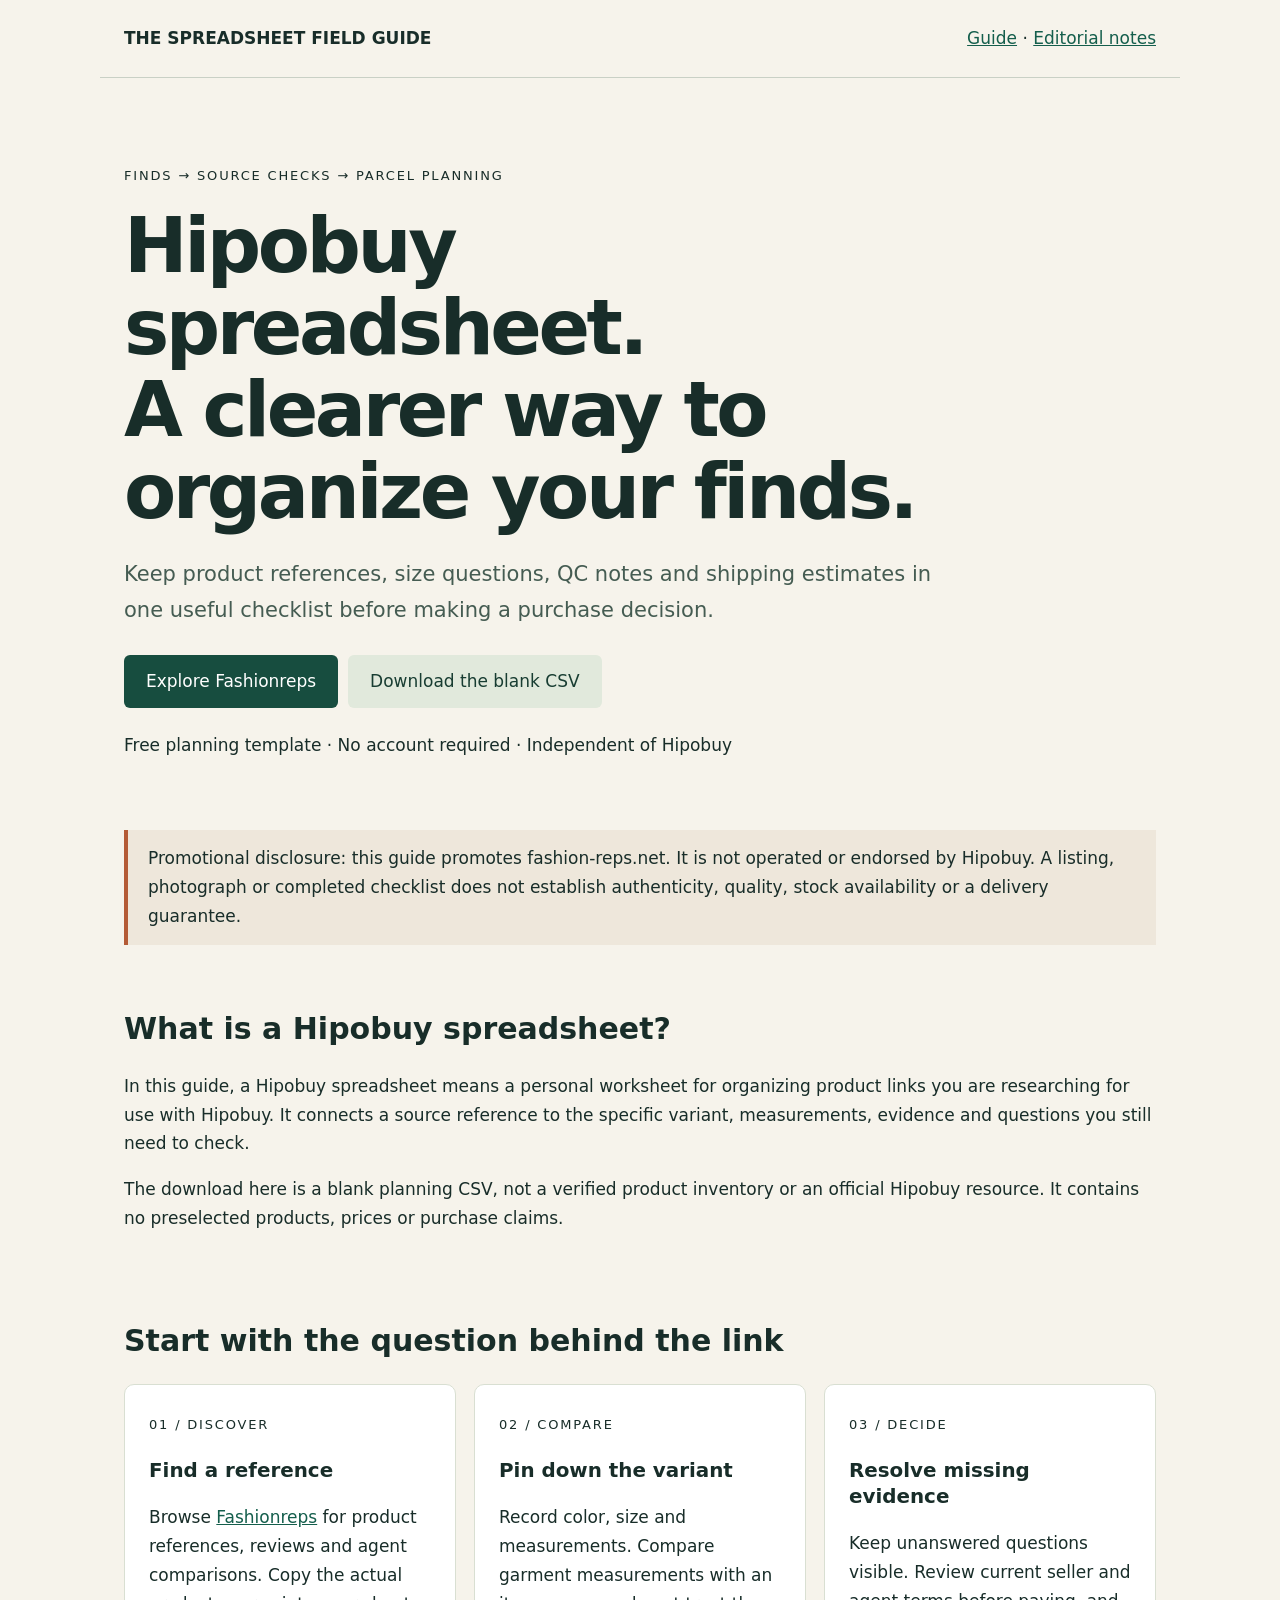
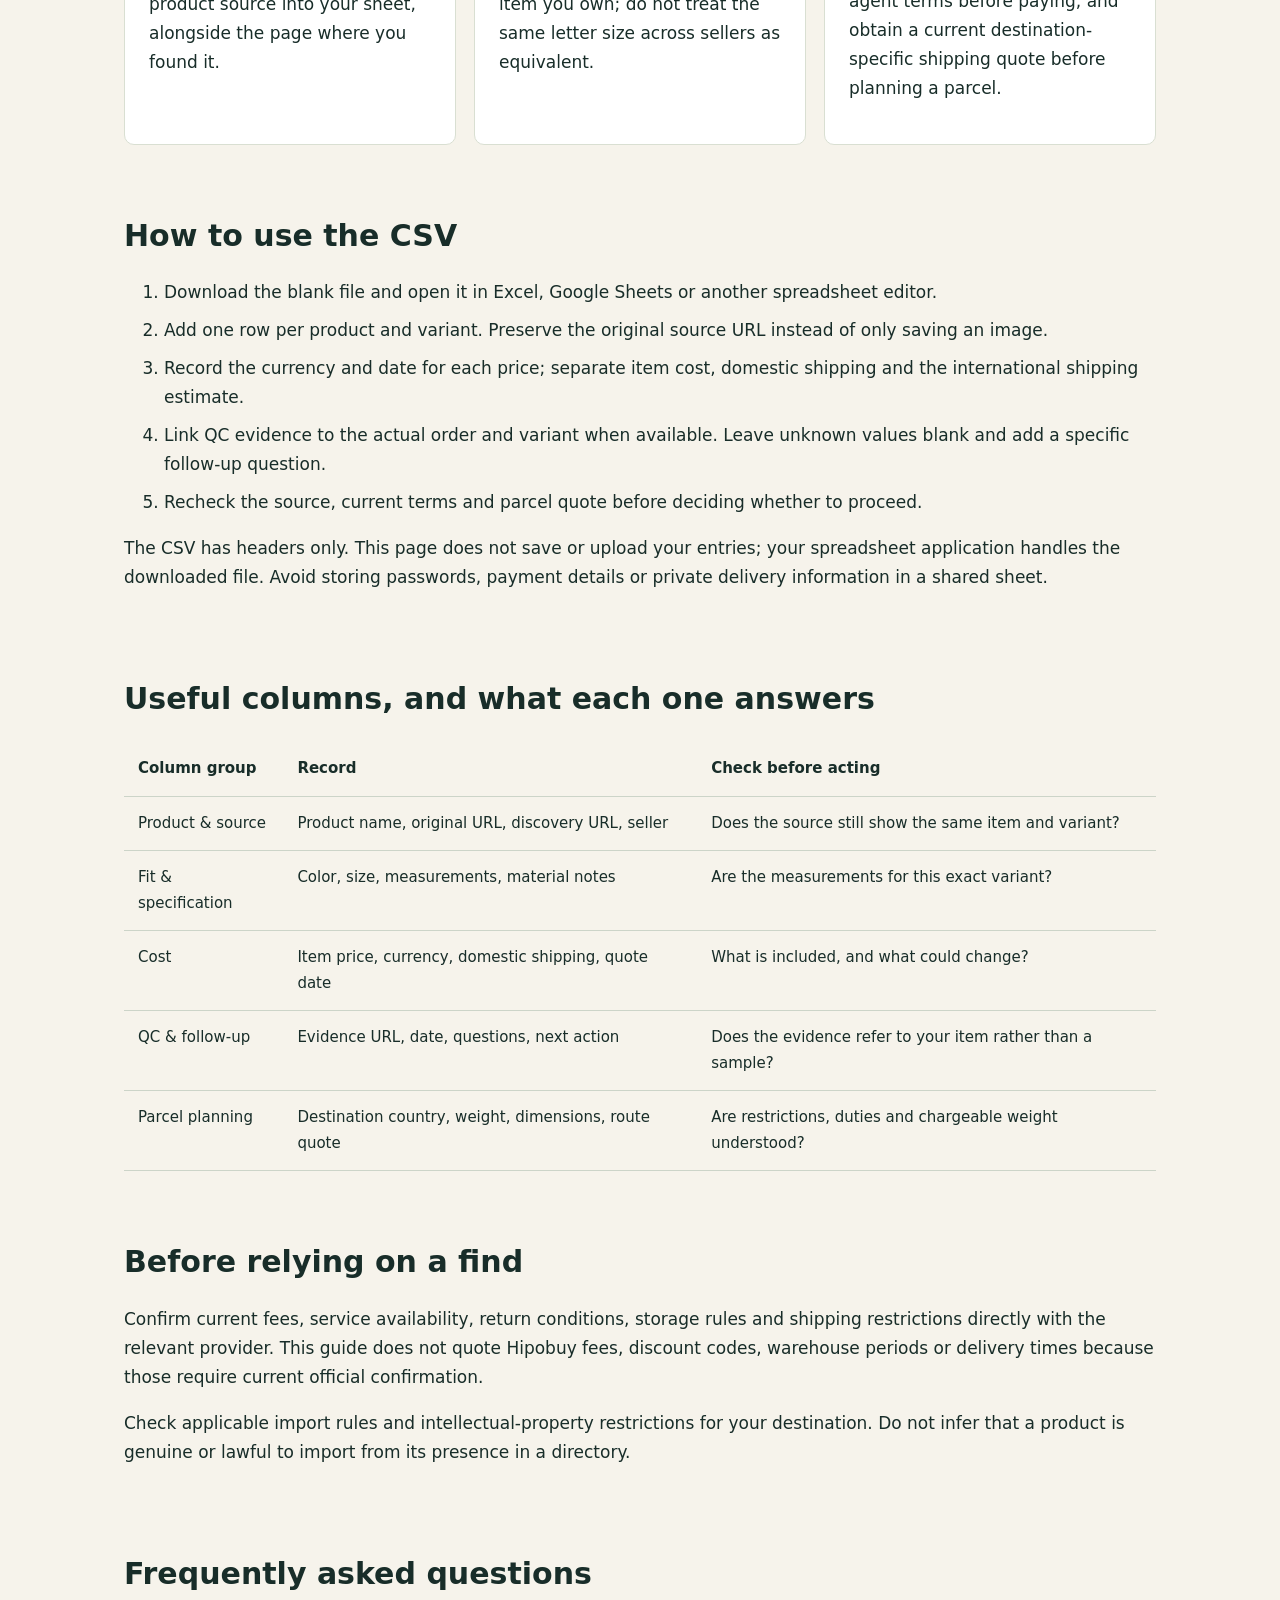
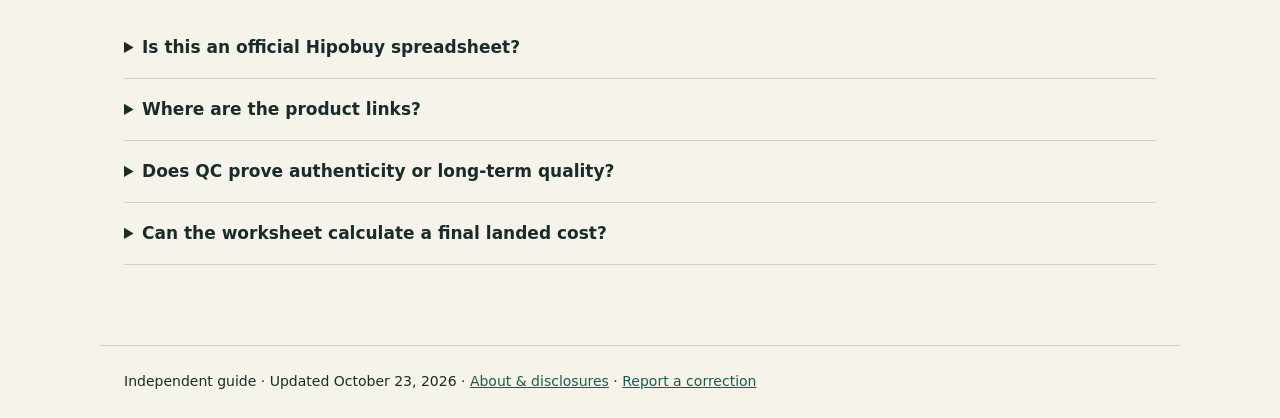
==== index.html @ d85bcabf "Add independent Hipobuy spreadsheet guide and planning CSV" ====
<!doctype html><html lang="en"><head><meta charset="utf-8"><meta name="viewport" content="width=device-width, initial-scale=1"><link rel="stylesheet" href="style.css">
<!-- guide-metadata:start -->
<title>Hipobuy Spreadsheet: Product Links, QC &amp; Parcel Checklist</title>
<meta name="description" content="Organize Hipobuy product references, sizing questions, QC notes and parcel quotes. Download a blank CSV and explore Fashionreps with clear editorial disclosures.">
<link rel="canonical" href="https://revivestips.github.io/hipobuy-spreadsheet/">
<script type="application/ld+json">{"@context": "https://schema.org", "@type": "WebPage", "url": "https://revivestips.github.io/hipobuy-spreadsheet/", "name": "Hipobuy Spreadsheet: Product Links, QC & Parcel Checklist", "description": "Organize Hipobuy product references, sizing questions, QC notes and parcel quotes. Download a blank CSV and explore Fashionreps with clear editorial disclosures.", "inLanguage": "en", "dateModified": "2026-10-23"}</script>
<!-- guide-metadata:end -->
</head><body><header><strong>THE SPREADSHEET FIELD GUIDE</strong><nav><a href="index.html">Guide</a> · <a href="about.html">Editorial notes</a></nav></header><main><div class="hero"><span class="eyebrow">Finds → source checks → parcel planning</span><h1>Hipobuy spreadsheet.<br>A clearer way to organize your finds.</h1><p class="lead">Keep product references, size questions, QC notes and shipping estimates in one useful checklist before making a purchase decision.</p><a class="button" href="https://fashion-reps.net/" rel="sponsored">Explore Fashionreps</a><a class="button secondary" href="hipobuy-checklist.csv" download>Download the blank CSV</a><p>Free planning template · No account required · Independent of Hipobuy</p></div>
<p class="note">Promotional disclosure: this guide promotes fashion-reps.net. It is not operated or endorsed by Hipobuy. A listing, photograph or completed checklist does not establish authenticity, quality, stock availability or a delivery guarantee.</p>
<section><h2>What is a Hipobuy spreadsheet?</h2><p>In this guide, a Hipobuy spreadsheet means a personal worksheet for organizing product links you are researching for use with Hipobuy. It connects a source reference to the specific variant, measurements, evidence and questions you still need to check.</p><p>The download here is a blank planning CSV, not a verified product inventory or an official Hipobuy resource. It contains no preselected products, prices or purchase claims.</p></section>
<section><h2>Start with the question behind the link</h2><div class="grid"><article class="card"><span class="eyebrow">01 / Discover</span><h3>Find a reference</h3><p>Browse <a href="https://fashion-reps.net/" rel="sponsored">Fashionreps</a> for product references, reviews and agent comparisons. Copy the actual product source into your sheet, alongside the page where you found it.</p></article><article class="card"><span class="eyebrow">02 / Compare</span><h3>Pin down the variant</h3><p>Record color, size and measurements. Compare garment measurements with an item you own; do not treat the same letter size across sellers as equivalent.</p></article><article class="card"><span class="eyebrow">03 / Decide</span><h3>Resolve missing evidence</h3><p>Keep unanswered questions visible. Review current seller and agent terms before paying, and obtain a current destination-specific shipping quote before planning a parcel.</p></article></div></section>
<section><h2>How to use the CSV</h2><ol><li>Download the blank file and open it in Excel, Google Sheets or another spreadsheet editor.</li><li>Add one row per product and variant. Preserve the original source URL instead of only saving an image.</li><li>Record the currency and date for each price; separate item cost, domestic shipping and the international shipping estimate.</li><li>Link QC evidence to the actual order and variant when available. Leave unknown values blank and add a specific follow-up question.</li><li>Recheck the source, current terms and parcel quote before deciding whether to proceed.</li></ol><p>The CSV has headers only. This page does not save or upload your entries; your spreadsheet application handles the downloaded file. Avoid storing passwords, payment details or private delivery information in a shared sheet.</p></section>
<section><h2>Useful columns, and what each one answers</h2><div class="table"><table><thead><tr><th>Column group</th><th>Record</th><th>Check before acting</th></tr></thead><tbody><tr><td>Product & source</td><td>Product name, original URL, discovery URL, seller</td><td>Does the source still show the same item and variant?</td></tr><tr><td>Fit & specification</td><td>Color, size, measurements, material notes</td><td>Are the measurements for this exact variant?</td></tr><tr><td>Cost</td><td>Item price, currency, domestic shipping, quote date</td><td>What is included, and what could change?</td></tr><tr><td>QC & follow-up</td><td>Evidence URL, date, questions, next action</td><td>Does the evidence refer to your item rather than a sample?</td></tr><tr><td>Parcel planning</td><td>Destination country, weight, dimensions, route quote</td><td>Are restrictions, duties and chargeable weight understood?</td></tr></tbody></table></div></section>
<section><h2>Before relying on a find</h2><p>Confirm current fees, service availability, return conditions, storage rules and shipping restrictions directly with the relevant provider. This guide does not quote Hipobuy fees, discount codes, warehouse periods or delivery times because those require current official confirmation.</p><p>Check applicable import rules and intellectual-property restrictions for your destination. Do not infer that a product is genuine or lawful to import from its presence in a directory.</p></section>
<section><h2>Frequently asked questions</h2><details><summary>Is this an official Hipobuy spreadsheet?</summary><p>No. This is an independent guide with a blank organizational template. It does not represent Hipobuy or process orders.</p></details><details><summary>Where are the product links?</summary><p>The promoted destination is <a href="https://fashion-reps.net/" rel="sponsored">fashion-reps.net</a>. Research individual references there, then verify the original seller listing. The CSV intentionally contains no unverified product rows.</p></details><details><summary>Does QC prove authenticity or long-term quality?</summary><p>No. Photos can help you identify visible details and questions, but do not prove authenticity, durability, legal compliance or future performance.</p></details><details><summary>Can the worksheet calculate a final landed cost?</summary><p>No. It helps collect inputs. Ask for current shipping quotes and check exchange rates, provider fees, taxes and duties separately.</p></details></section></main><footer>Independent guide · Updated October 23, 2026 · <a href="about.html">About & disclosures</a> · <a href="https://github.com/revivestips/hipobuy-spreadsheet/issues">Report a correction</a></footer></body></html>
---- style.css ----
*{box-sizing:border-box}body{margin:0;background:#f6f3eb;color:#182d29;font:17px/1.7 system-ui,sans-serif}header,main,footer{max-width:1080px;margin:auto;padding:24px}header{display:flex;justify-content:space-between;gap:20px;border-bottom:1px solid #c9d0c5}a{color:#145e4c}a:focus-visible,summary:focus-visible{outline:3px solid #c15a30;outline-offset:5px}.hero{padding:58px 0 36px;max-width:850px}h1{font-size:clamp(38px,7vw,76px);line-height:1.08;letter-spacing:-.045em;margin:16px 0 24px}h2{font-size:30px;line-height:1.2}h3{line-height:1.3}.eyebrow{text-transform:uppercase;font-size:13px;letter-spacing:.14em}.lead{font-size:21px;color:#455c52}.button{display:inline-block;padding:12px 22px;background:#174d3f;color:white;border-radius:6px;text-decoration:none;margin:6px 10px 6px 0}.secondary{background:#e1e9dc;color:#183d32}.grid{display:grid;grid-template-columns:repeat(3,1fr);gap:18px}.card{background:white;border:1px solid #d9dfd2;padding:24px;border-radius:10px}section{padding:24px 0}li{margin:9px 0}.note{border-left:4px solid #b45b36;padding:14px 20px;background:#eee7db}table{width:100%;border-collapse:collapse;font-size:15px}th,td{text-align:left;vertical-align:top;border-bottom:1px solid #ccd4c8;padding:14px}.table{overflow:auto}details{border-bottom:1px solid #ccd4c8;padding:16px 0}summary{cursor:pointer;font-weight:650}footer{font-size:14px;border-top:1px solid #ccd4c8;margin-top:32px}@media(max-width:650px){.grid{grid-template-columns:1fr}header{font-size:14px}main{padding:20px}.hero{padding-top:30px}}
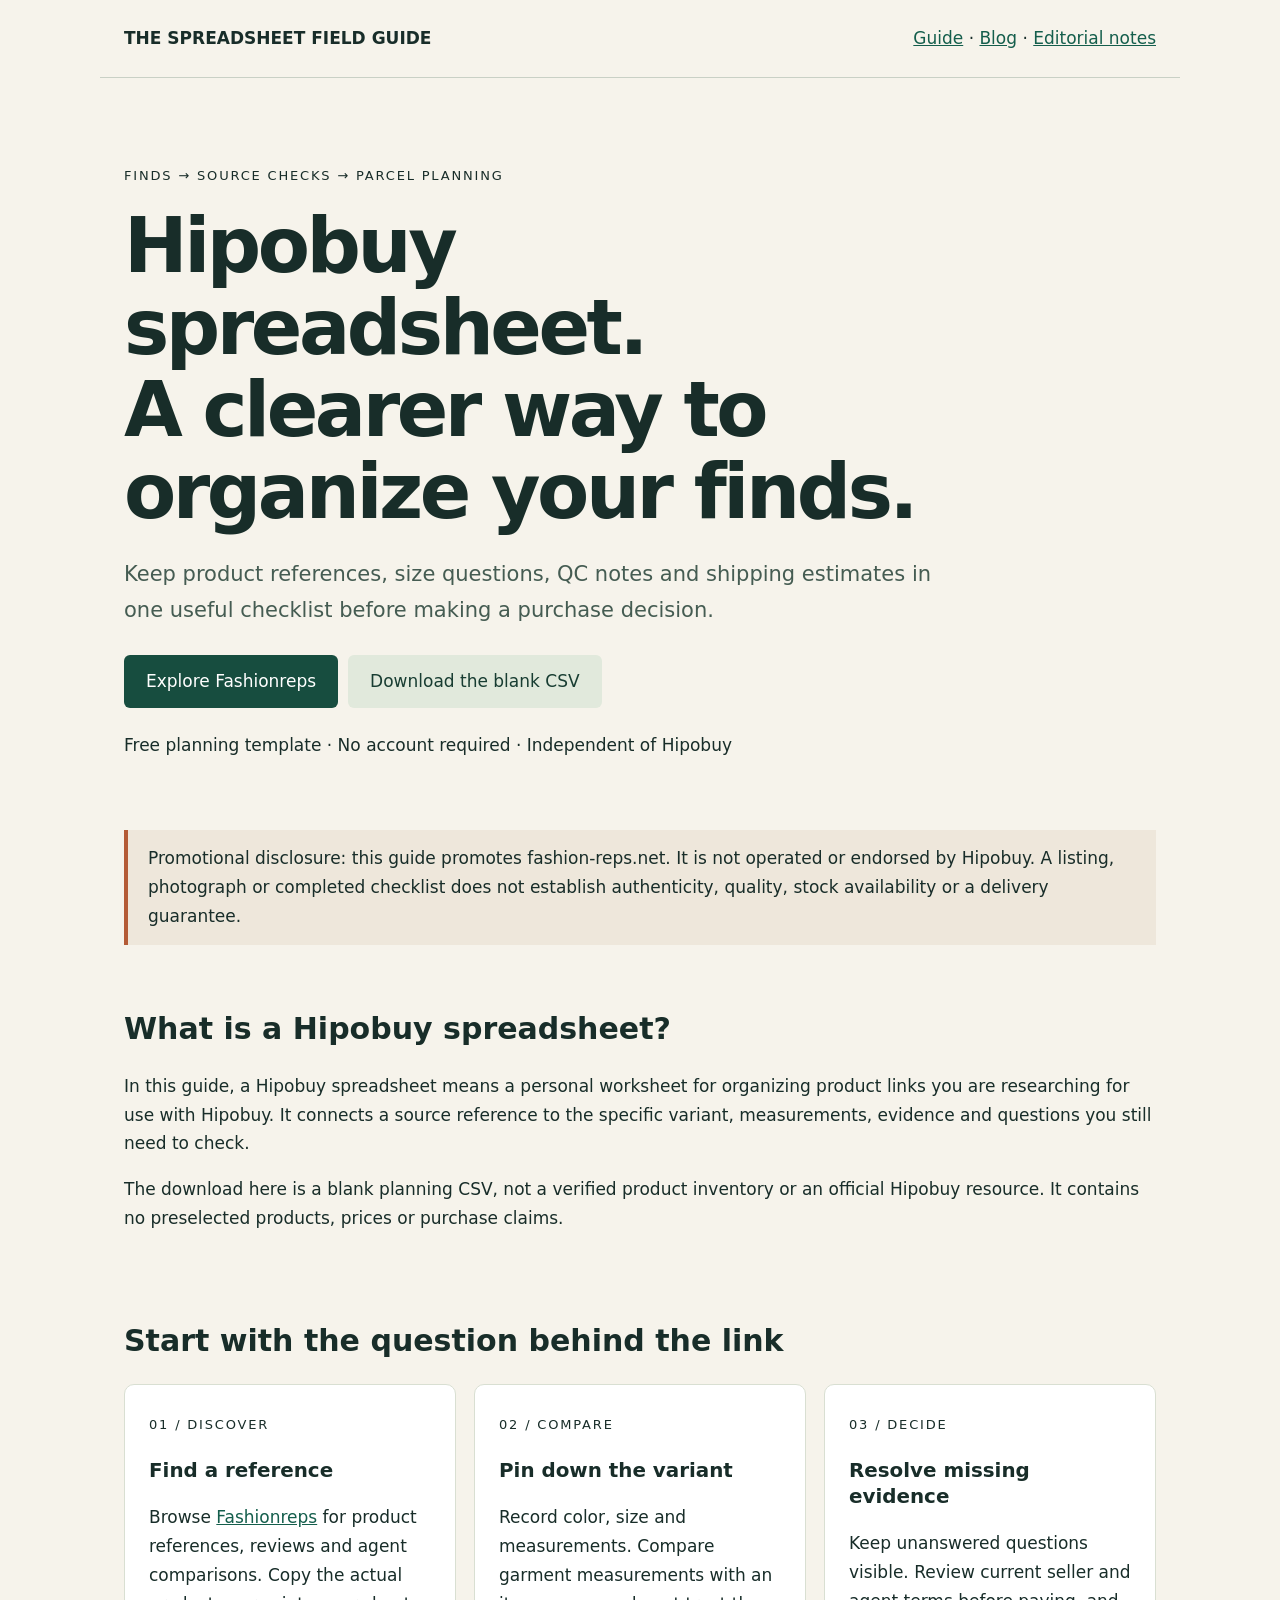
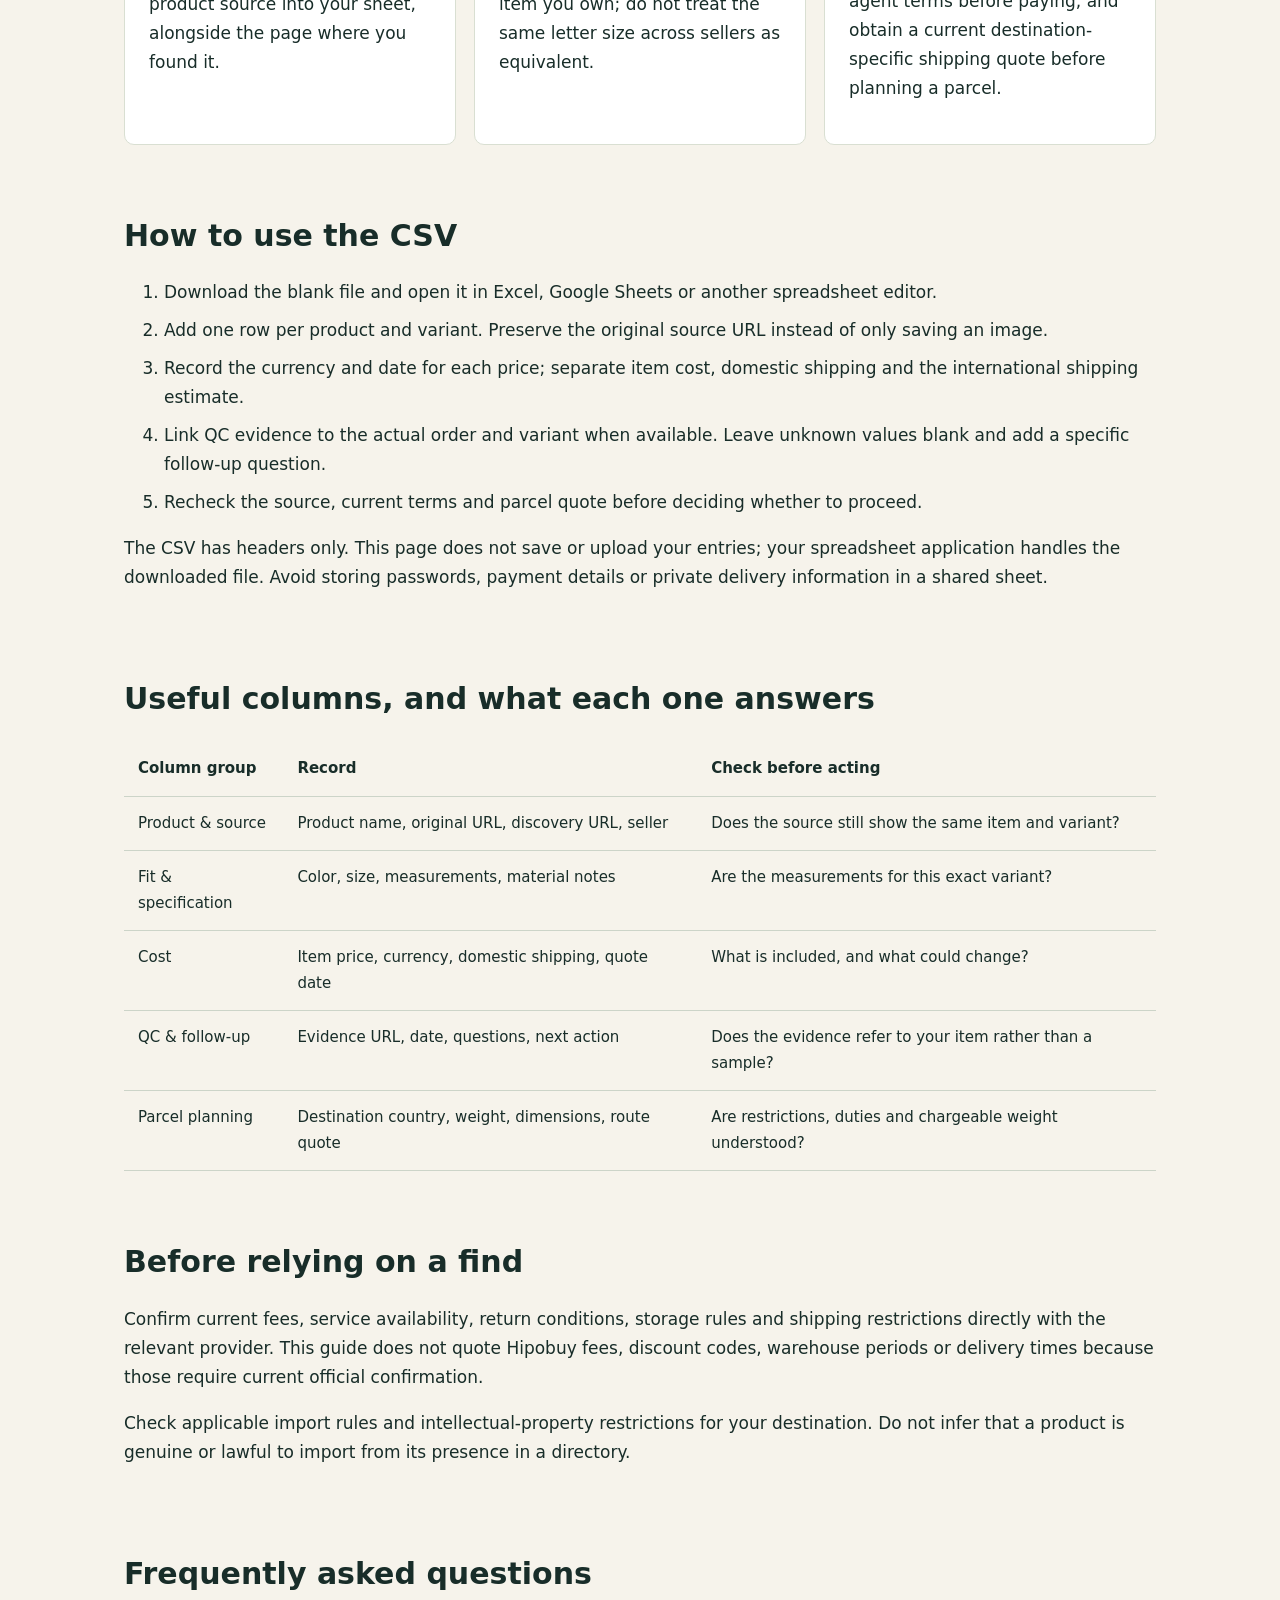
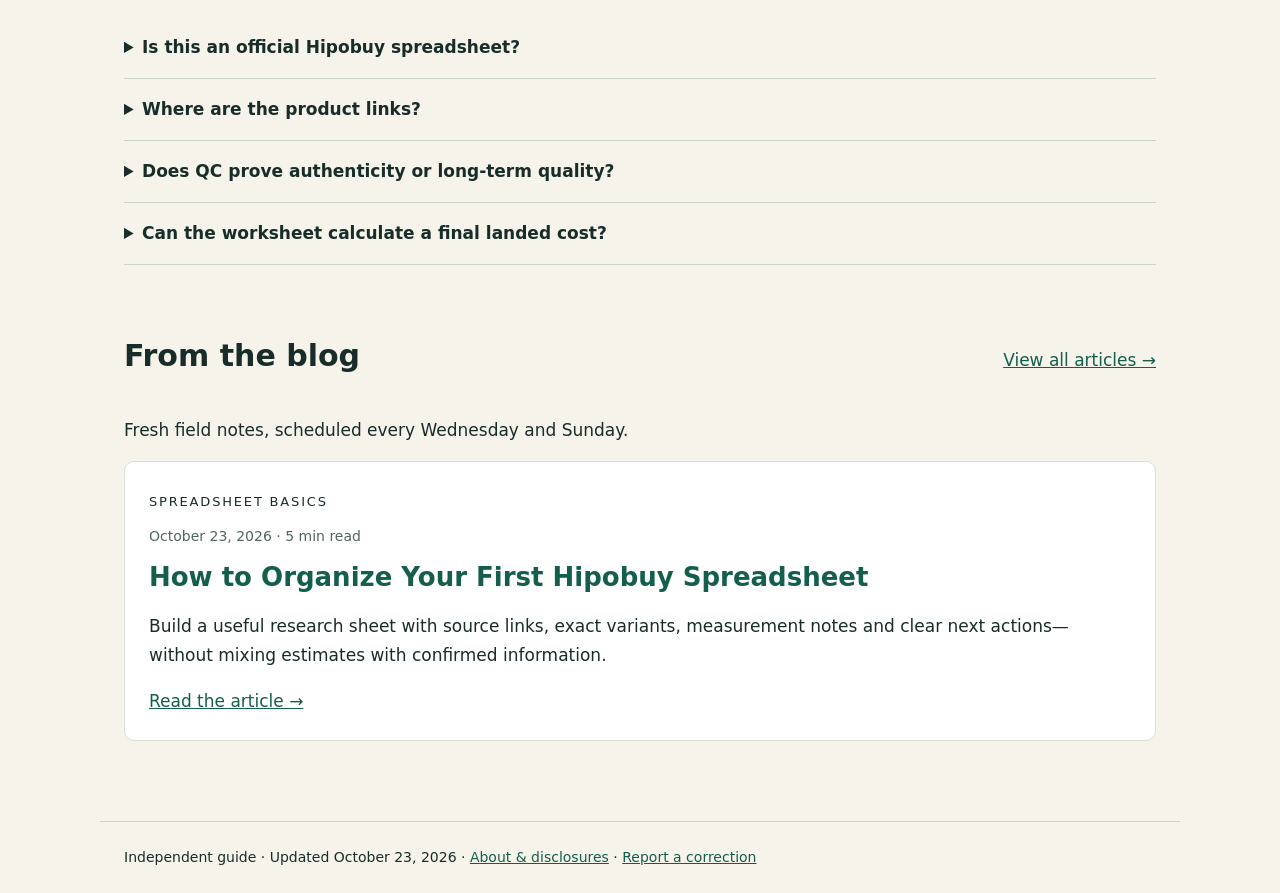
==== commit fc8fcd8f: "Add blog section and first spreadsheet tutorial" ====
--- a/index.html
+++ b/index.html
@@ -5,11 +5,11 @@
 <link rel="canonical" href="https://revivestips.github.io/hipobuy-spreadsheet/">
 <script type="application/ld+json">{"@context": "https://schema.org", "@type": "WebPage", "url": "https://revivestips.github.io/hipobuy-spreadsheet/", "name": "Hipobuy Spreadsheet: Product Links, QC & Parcel Checklist", "description": "Organize Hipobuy product references, sizing questions, QC notes and parcel quotes. Download a blank CSV and explore Fashionreps with clear editorial disclosures.", "inLanguage": "en", "dateModified": "2026-10-23"}</script>
 <!-- guide-metadata:end -->
-</head><body><header><strong>THE SPREADSHEET FIELD GUIDE</strong><nav><a href="index.html">Guide</a> · <a href="about.html">Editorial notes</a></nav></header><main><div class="hero"><span class="eyebrow">Finds → source checks → parcel planning</span><h1>Hipobuy spreadsheet.<br>A clearer way to organize your finds.</h1><p class="lead">Keep product references, size questions, QC notes and shipping estimates in one useful checklist before making a purchase decision.</p><a class="button" href="https://fashion-reps.net/" rel="sponsored">Explore Fashionreps</a><a class="button secondary" href="hipobuy-checklist.csv" download>Download the blank CSV</a><p>Free planning template · No account required · Independent of Hipobuy</p></div>
+</head><body><header><strong>THE SPREADSHEET FIELD GUIDE</strong><nav aria-label="Main navigation"><a href="index.html">Guide</a> · <a href="blog.html">Blog</a> · <a href="about.html">Editorial notes</a></nav></header><main><div class="hero"><span class="eyebrow">Finds → source checks → parcel planning</span><h1>Hipobuy spreadsheet.<br>A clearer way to organize your finds.</h1><p class="lead">Keep product references, size questions, QC notes and shipping estimates in one useful checklist before making a purchase decision.</p><a class="button" href="https://fashion-reps.net/" rel="sponsored">Explore Fashionreps</a><a class="button secondary" href="hipobuy-checklist.csv" download>Download the blank CSV</a><p>Free planning template · No account required · Independent of Hipobuy</p></div>
 <p class="note">Promotional disclosure: this guide promotes fashion-reps.net. It is not operated or endorsed by Hipobuy. A listing, photograph or completed checklist does not establish authenticity, quality, stock availability or a delivery guarantee.</p>
 <section><h2>What is a Hipobuy spreadsheet?</h2><p>In this guide, a Hipobuy spreadsheet means a personal worksheet for organizing product links you are researching for use with Hipobuy. It connects a source reference to the specific variant, measurements, evidence and questions you still need to check.</p><p>The download here is a blank planning CSV, not a verified product inventory or an official Hipobuy resource. It contains no preselected products, prices or purchase claims.</p></section>
 <section><h2>Start with the question behind the link</h2><div class="grid"><article class="card"><span class="eyebrow">01 / Discover</span><h3>Find a reference</h3><p>Browse <a href="https://fashion-reps.net/" rel="sponsored">Fashionreps</a> for product references, reviews and agent comparisons. Copy the actual product source into your sheet, alongside the page where you found it.</p></article><article class="card"><span class="eyebrow">02 / Compare</span><h3>Pin down the variant</h3><p>Record color, size and measurements. Compare garment measurements with an item you own; do not treat the same letter size across sellers as equivalent.</p></article><article class="card"><span class="eyebrow">03 / Decide</span><h3>Resolve missing evidence</h3><p>Keep unanswered questions visible. Review current seller and agent terms before paying, and obtain a current destination-specific shipping quote before planning a parcel.</p></article></div></section>
 <section><h2>How to use the CSV</h2><ol><li>Download the blank file and open it in Excel, Google Sheets or another spreadsheet editor.</li><li>Add one row per product and variant. Preserve the original source URL instead of only saving an image.</li><li>Record the currency and date for each price; separate item cost, domestic shipping and the international shipping estimate.</li><li>Link QC evidence to the actual order and variant when available. Leave unknown values blank and add a specific follow-up question.</li><li>Recheck the source, current terms and parcel quote before deciding whether to proceed.</li></ol><p>The CSV has headers only. This page does not save or upload your entries; your spreadsheet application handles the downloaded file. Avoid storing passwords, payment details or private delivery information in a shared sheet.</p></section>
 <section><h2>Useful columns, and what each one answers</h2><div class="table"><table><thead><tr><th>Column group</th><th>Record</th><th>Check before acting</th></tr></thead><tbody><tr><td>Product & source</td><td>Product name, original URL, discovery URL, seller</td><td>Does the source still show the same item and variant?</td></tr><tr><td>Fit & specification</td><td>Color, size, measurements, material notes</td><td>Are the measurements for this exact variant?</td></tr><tr><td>Cost</td><td>Item price, currency, domestic shipping, quote date</td><td>What is included, and what could change?</td></tr><tr><td>QC & follow-up</td><td>Evidence URL, date, questions, next action</td><td>Does the evidence refer to your item rather than a sample?</td></tr><tr><td>Parcel planning</td><td>Destination country, weight, dimensions, route quote</td><td>Are restrictions, duties and chargeable weight understood?</td></tr></tbody></table></div></section>
 <section><h2>Before relying on a find</h2><p>Confirm current fees, service availability, return conditions, storage rules and shipping restrictions directly with the relevant provider. This guide does not quote Hipobuy fees, discount codes, warehouse periods or delivery times because those require current official confirmation.</p><p>Check applicable import rules and intellectual-property restrictions for your destination. Do not infer that a product is genuine or lawful to import from its presence in a directory.</p></section>
-<section><h2>Frequently asked questions</h2><details><summary>Is this an official Hipobuy spreadsheet?</summary><p>No. This is an independent guide with a blank organizational template. It does not represent Hipobuy or process orders.</p></details><details><summary>Where are the product links?</summary><p>The promoted destination is <a href="https://fashion-reps.net/" rel="sponsored">fashion-reps.net</a>. Research individual references there, then verify the original seller listing. The CSV intentionally contains no unverified product rows.</p></details><details><summary>Does QC prove authenticity or long-term quality?</summary><p>No. Photos can help you identify visible details and questions, but do not prove authenticity, durability, legal compliance or future performance.</p></details><details><summary>Can the worksheet calculate a final landed cost?</summary><p>No. It helps collect inputs. Ask for current shipping quotes and check exchange rates, provider fees, taxes and duties separately.</p></details></section></main><footer>Independent guide · Updated October 23, 2026 · <a href="about.html">About & disclosures</a> · <a href="https://github.com/revivestips/hipobuy-spreadsheet/issues">Report a correction</a></footer></body></html>+<section><h2>Frequently asked questions</h2><details><summary>Is this an official Hipobuy spreadsheet?</summary><p>No. This is an independent guide with a blank organizational template. It does not represent Hipobuy or process orders.</p></details><details><summary>Where are the product links?</summary><p>The promoted destination is <a href="https://fashion-reps.net/" rel="sponsored">fashion-reps.net</a>. Research individual references there, then verify the original seller listing. The CSV intentionally contains no unverified product rows.</p></details><details><summary>Does QC prove authenticity or long-term quality?</summary><p>No. Photos can help you identify visible details and questions, but do not prove authenticity, durability, legal compliance or future performance.</p></details><details><summary>Can the worksheet calculate a final landed cost?</summary><p>No. It helps collect inputs. Ask for current shipping quotes and check exchange rates, provider fees, taxes and duties separately.</p></details></section><!-- blog-preview:start --><section id="blog" aria-labelledby="blog-heading"><div class="section-heading"><h2 id="blog-heading">From the blog</h2><a href="blog.html">View all articles →</a></div><p>Fresh field notes, scheduled every Wednesday and Sunday.</p><div class="post-list"><article class="card post-card"><span class="eyebrow">Spreadsheet basics</span><p class="post-meta"><time datetime="2026-10-23">October 23, 2026</time> · 5 min read</p><h3><a href="blog-organize-your-first-hipobuy-spreadsheet.html">How to Organize Your First Hipobuy Spreadsheet</a></h3><p>Build a useful research sheet with source links, exact variants, measurement notes and clear next actions—without mixing estimates with confirmed information.</p><a href="blog-organize-your-first-hipobuy-spreadsheet.html">Read the article →</a></article></div></section><!-- blog-preview:end --></main><footer>Independent guide · Updated October 23, 2026 · <a href="about.html">About & disclosures</a> · <a href="https://github.com/revivestips/hipobuy-spreadsheet/issues">Report a correction</a></footer></body></html>
--- a/style.css
+++ b/style.css
@@ -1 +1,2 @@
-*{box-sizing:border-box}body{margin:0;background:#f6f3eb;color:#182d29;font:17px/1.7 system-ui,sans-serif}header,main,footer{max-width:1080px;margin:auto;padding:24px}header{display:flex;justify-content:space-between;gap:20px;border-bottom:1px solid #c9d0c5}a{color:#145e4c}a:focus-visible,summary:focus-visible{outline:3px solid #c15a30;outline-offset:5px}.hero{padding:58px 0 36px;max-width:850px}h1{font-size:clamp(38px,7vw,76px);line-height:1.08;letter-spacing:-.045em;margin:16px 0 24px}h2{font-size:30px;line-height:1.2}h3{line-height:1.3}.eyebrow{text-transform:uppercase;font-size:13px;letter-spacing:.14em}.lead{font-size:21px;color:#455c52}.button{display:inline-block;padding:12px 22px;background:#174d3f;color:white;border-radius:6px;text-decoration:none;margin:6px 10px 6px 0}.secondary{background:#e1e9dc;color:#183d32}.grid{display:grid;grid-template-columns:repeat(3,1fr);gap:18px}.card{background:white;border:1px solid #d9dfd2;padding:24px;border-radius:10px}section{padding:24px 0}li{margin:9px 0}.note{border-left:4px solid #b45b36;padding:14px 20px;background:#eee7db}table{width:100%;border-collapse:collapse;font-size:15px}th,td{text-align:left;vertical-align:top;border-bottom:1px solid #ccd4c8;padding:14px}.table{overflow:auto}details{border-bottom:1px solid #ccd4c8;padding:16px 0}summary{cursor:pointer;font-weight:650}footer{font-size:14px;border-top:1px solid #ccd4c8;margin-top:32px}@media(max-width:650px){.grid{grid-template-columns:1fr}header{font-size:14px}main{padding:20px}.hero{padding-top:30px}}+*{box-sizing:border-box}body{margin:0;background:#f6f3eb;color:#182d29;font:17px/1.7 system-ui,sans-serif}header,main,footer{max-width:1080px;margin:auto;padding:24px}header{display:flex;justify-content:space-between;gap:20px;border-bottom:1px solid #c9d0c5}a{color:#145e4c}a:focus-visible,summary:focus-visible{outline:3px solid #c15a30;outline-offset:5px}.hero{padding:58px 0 36px;max-width:850px}h1{font-size:clamp(38px,7vw,76px);line-height:1.08;letter-spacing:-.045em;margin:16px 0 24px}h2{font-size:30px;line-height:1.2}h3{line-height:1.3}.eyebrow{text-transform:uppercase;font-size:13px;letter-spacing:.14em}.lead{font-size:21px;color:#455c52}.button{display:inline-block;padding:12px 22px;background:#174d3f;color:white;border-radius:6px;text-decoration:none;margin:6px 10px 6px 0}.secondary{background:#e1e9dc;color:#183d32}.grid{display:grid;grid-template-columns:repeat(3,1fr);gap:18px}.card{background:white;border:1px solid #d9dfd2;padding:24px;border-radius:10px}section{padding:24px 0}li{margin:9px 0}.note{border-left:4px solid #b45b36;padding:14px 20px;background:#eee7db}table{width:100%;border-collapse:collapse;font-size:15px}th,td{text-align:left;vertical-align:top;border-bottom:1px solid #ccd4c8;padding:14px}.table{overflow:auto}details{border-bottom:1px solid #ccd4c8;padding:16px 0}summary{cursor:pointer;font-weight:650}footer{font-size:14px;border-top:1px solid #ccd4c8;margin-top:32px}@media(max-width:650px){.grid{grid-template-columns:1fr}header{font-size:14px}main{padding:20px}.hero{padding-top:30px}}
+header nav{flex-shrink:0}.section-heading{display:flex;align-items:baseline;justify-content:space-between;gap:20px}.post-list{display:grid;grid-template-columns:repeat(auto-fit,minmax(min(100%,300px),1fr));gap:20px}.post-card h3{font-size:26px;margin:12px 0}.post-card h3 a{text-decoration:none}.post-card h3 a:hover{text-decoration:underline}.post-meta{font-size:14px;color:#52665d;margin:10px 0}.blog-article{max-width:790px;margin:auto}.blog-article .hero{padding-bottom:18px}.blog-article h1{font-size:clamp(36px,5.5vw,60px)}.blog-article section{padding:15px 0}.blog-article h2{font-size:27px}.breadcrumb{font-size:14px;margin-bottom:0}.article-cta{margin-top:28px}.article-end{margin:35px 0}.article-notes{font-size:15px;color:#455c52}code{font-size:.9em;overflow-wrap:anywhere}@media(max-width:650px){header{flex-direction:column;gap:8px}.section-heading{align-items:flex-start;flex-direction:column;gap:0}.section-heading h2{margin-bottom:8px}.blog-article .hero{padding-top:20px}}
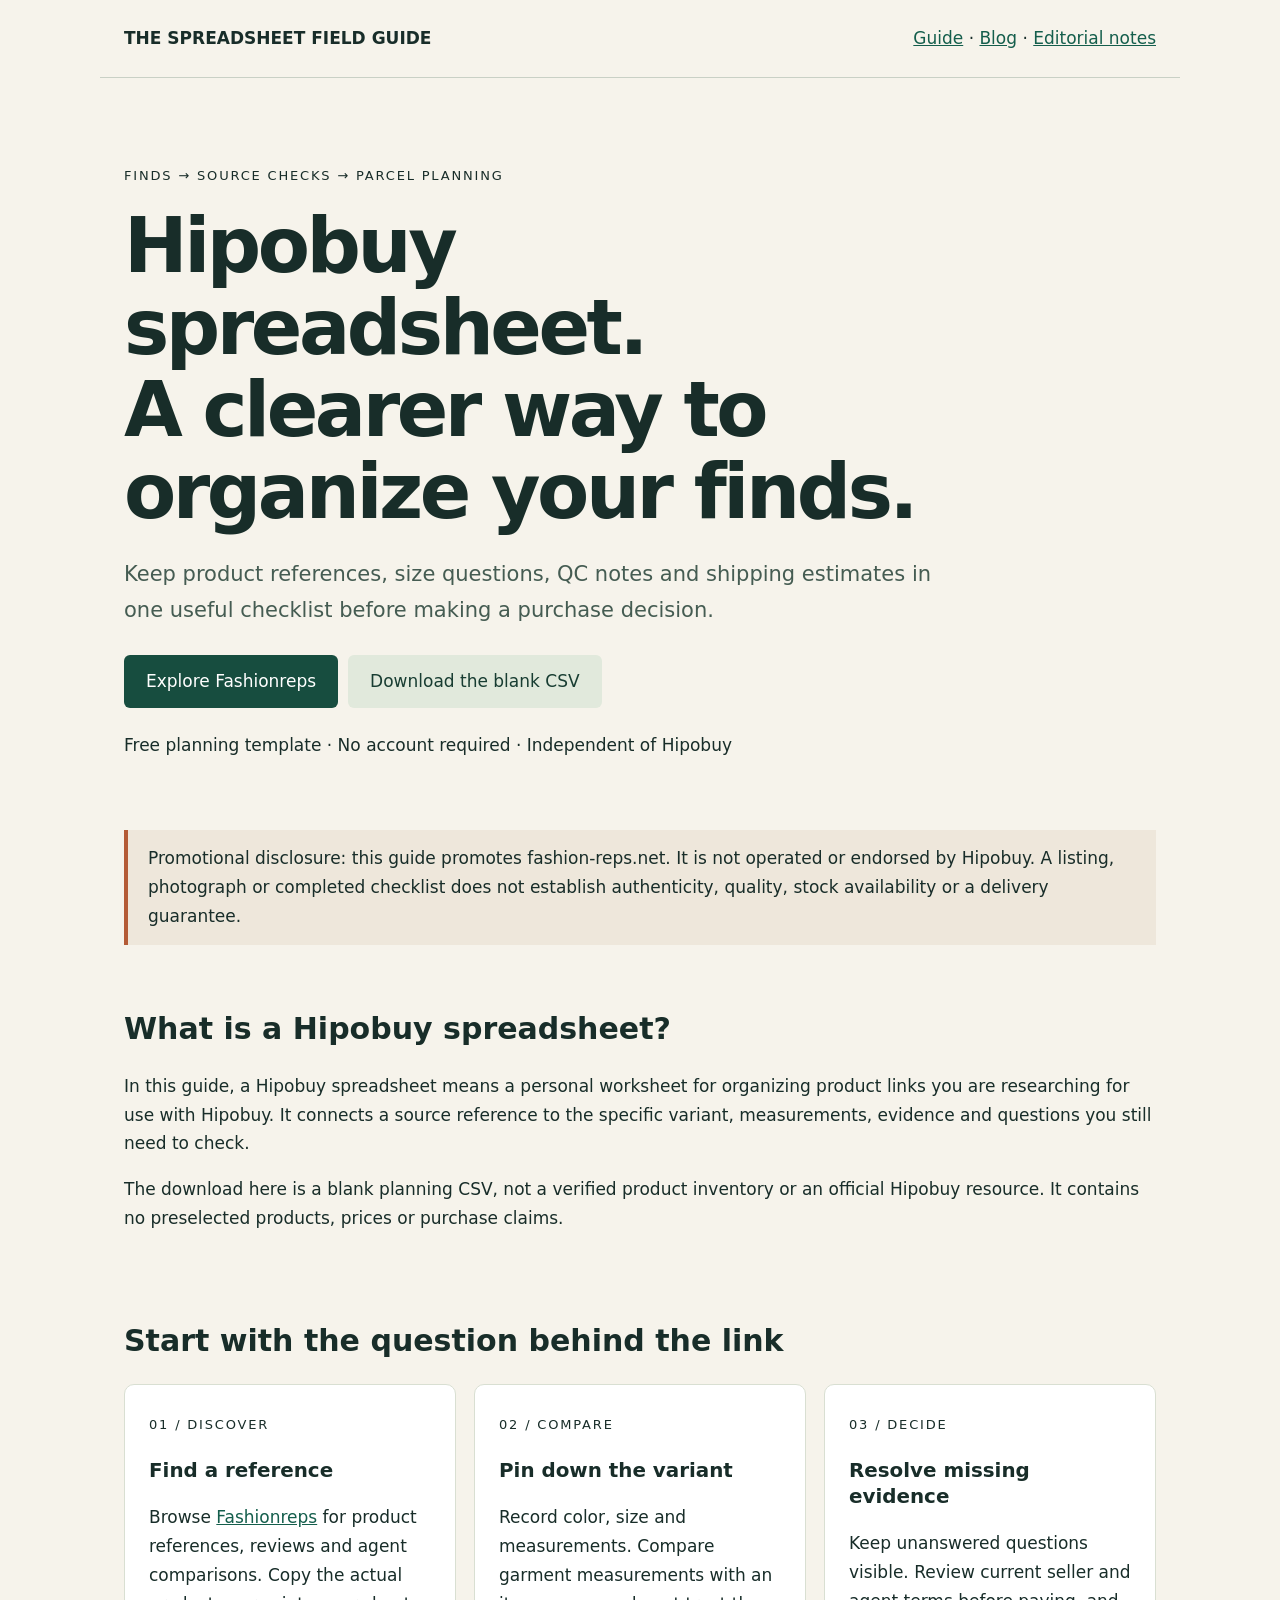
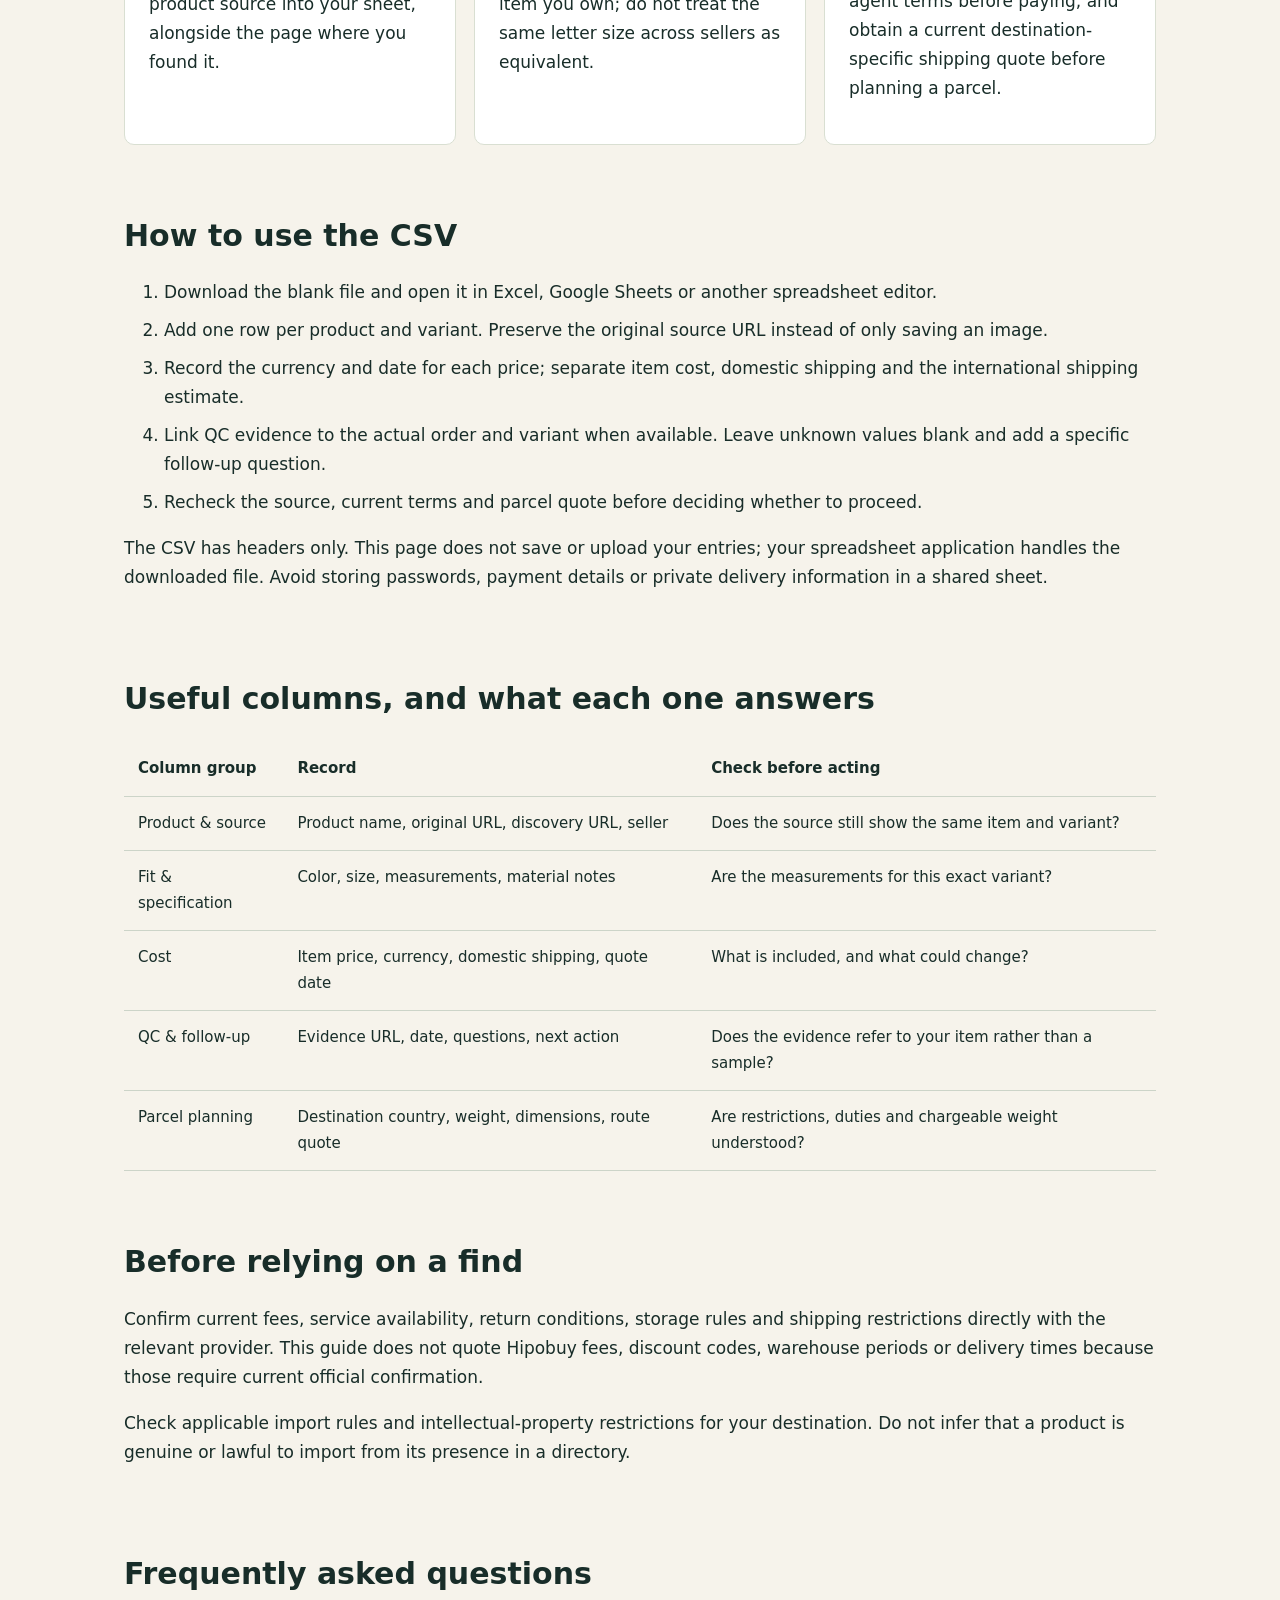
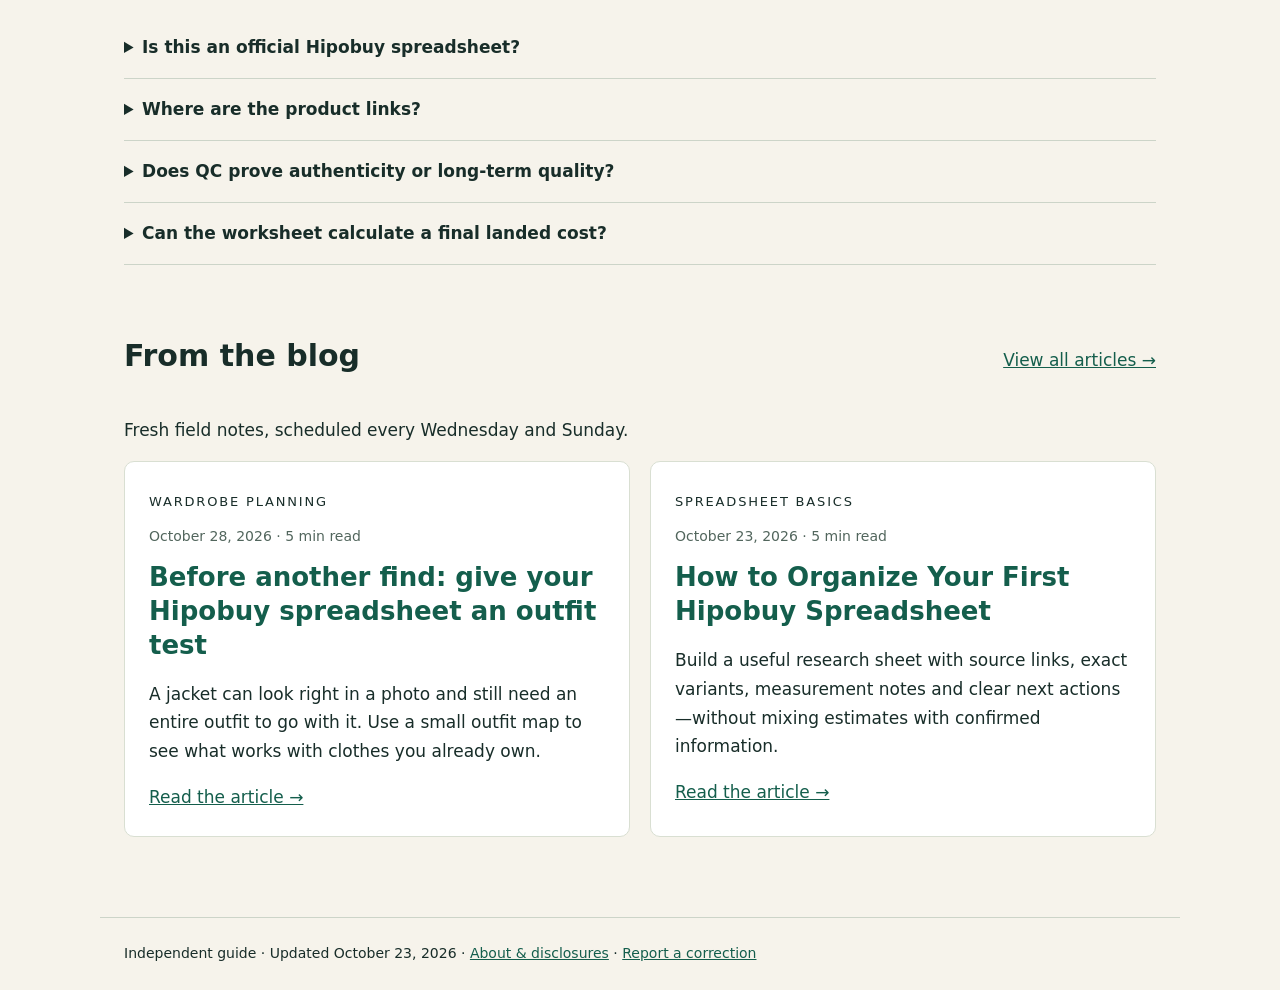
==== commit bb3f901e: "Publish wardrobe outfit-map article for October 28" ====
--- a/index.html
+++ b/index.html
@@ -12,4 +12,4 @@
 <section><h2>How to use the CSV</h2><ol><li>Download the blank file and open it in Excel, Google Sheets or another spreadsheet editor.</li><li>Add one row per product and variant. Preserve the original source URL instead of only saving an image.</li><li>Record the currency and date for each price; separate item cost, domestic shipping and the international shipping estimate.</li><li>Link QC evidence to the actual order and variant when available. Leave unknown values blank and add a specific follow-up question.</li><li>Recheck the source, current terms and parcel quote before deciding whether to proceed.</li></ol><p>The CSV has headers only. This page does not save or upload your entries; your spreadsheet application handles the downloaded file. Avoid storing passwords, payment details or private delivery information in a shared sheet.</p></section>
 <section><h2>Useful columns, and what each one answers</h2><div class="table"><table><thead><tr><th>Column group</th><th>Record</th><th>Check before acting</th></tr></thead><tbody><tr><td>Product & source</td><td>Product name, original URL, discovery URL, seller</td><td>Does the source still show the same item and variant?</td></tr><tr><td>Fit & specification</td><td>Color, size, measurements, material notes</td><td>Are the measurements for this exact variant?</td></tr><tr><td>Cost</td><td>Item price, currency, domestic shipping, quote date</td><td>What is included, and what could change?</td></tr><tr><td>QC & follow-up</td><td>Evidence URL, date, questions, next action</td><td>Does the evidence refer to your item rather than a sample?</td></tr><tr><td>Parcel planning</td><td>Destination country, weight, dimensions, route quote</td><td>Are restrictions, duties and chargeable weight understood?</td></tr></tbody></table></div></section>
 <section><h2>Before relying on a find</h2><p>Confirm current fees, service availability, return conditions, storage rules and shipping restrictions directly with the relevant provider. This guide does not quote Hipobuy fees, discount codes, warehouse periods or delivery times because those require current official confirmation.</p><p>Check applicable import rules and intellectual-property restrictions for your destination. Do not infer that a product is genuine or lawful to import from its presence in a directory.</p></section>
-<section><h2>Frequently asked questions</h2><details><summary>Is this an official Hipobuy spreadsheet?</summary><p>No. This is an independent guide with a blank organizational template. It does not represent Hipobuy or process orders.</p></details><details><summary>Where are the product links?</summary><p>The promoted destination is <a href="https://fashion-reps.net/" rel="sponsored">fashion-reps.net</a>. Research individual references there, then verify the original seller listing. The CSV intentionally contains no unverified product rows.</p></details><details><summary>Does QC prove authenticity or long-term quality?</summary><p>No. Photos can help you identify visible details and questions, but do not prove authenticity, durability, legal compliance or future performance.</p></details><details><summary>Can the worksheet calculate a final landed cost?</summary><p>No. It helps collect inputs. Ask for current shipping quotes and check exchange rates, provider fees, taxes and duties separately.</p></details></section><!-- blog-preview:start --><section id="blog" aria-labelledby="blog-heading"><div class="section-heading"><h2 id="blog-heading">From the blog</h2><a href="blog.html">View all articles →</a></div><p>Fresh field notes, scheduled every Wednesday and Sunday.</p><div class="post-list"><article class="card post-card"><span class="eyebrow">Spreadsheet basics</span><p class="post-meta"><time datetime="2026-10-23">October 23, 2026</time> · 5 min read</p><h3><a href="blog-organize-your-first-hipobuy-spreadsheet.html">How to Organize Your First Hipobuy Spreadsheet</a></h3><p>Build a useful research sheet with source links, exact variants, measurement notes and clear next actions—without mixing estimates with confirmed information.</p><a href="blog-organize-your-first-hipobuy-spreadsheet.html">Read the article →</a></article></div></section><!-- blog-preview:end --></main><footer>Independent guide · Updated October 23, 2026 · <a href="about.html">About & disclosures</a> · <a href="https://github.com/revivestips/hipobuy-spreadsheet/issues">Report a correction</a></footer></body></html>+<section><h2>Frequently asked questions</h2><details><summary>Is this an official Hipobuy spreadsheet?</summary><p>No. This is an independent guide with a blank organizational template. It does not represent Hipobuy or process orders.</p></details><details><summary>Where are the product links?</summary><p>The promoted destination is <a href="https://fashion-reps.net/" rel="sponsored">fashion-reps.net</a>. Research individual references there, then verify the original seller listing. The CSV intentionally contains no unverified product rows.</p></details><details><summary>Does QC prove authenticity or long-term quality?</summary><p>No. Photos can help you identify visible details and questions, but do not prove authenticity, durability, legal compliance or future performance.</p></details><details><summary>Can the worksheet calculate a final landed cost?</summary><p>No. It helps collect inputs. Ask for current shipping quotes and check exchange rates, provider fees, taxes and duties separately.</p></details></section><!-- blog-preview:start --><section id="blog" aria-labelledby="blog-heading"><div class="section-heading"><h2 id="blog-heading">From the blog</h2><a href="blog.html">View all articles →</a></div><p>Fresh field notes, scheduled every Wednesday and Sunday.</p><div class="post-list"><article class="card post-card"><span class="eyebrow">Wardrobe planning</span><p class="post-meta"><time datetime="2026-10-28">October 28, 2026</time> · 5 min read</p><h3><a href="blog-match-saved-finds-to-your-own-wardrobe.html">Before another find: give your Hipobuy spreadsheet an outfit test</a></h3><p>A jacket can look right in a photo and still need an entire outfit to go with it. Use a small outfit map to see what works with clothes you already own.</p><a href="blog-match-saved-finds-to-your-own-wardrobe.html">Read the article →</a></article><article class="card post-card"><span class="eyebrow">Spreadsheet basics</span><p class="post-meta"><time datetime="2026-10-23">October 23, 2026</time> · 5 min read</p><h3><a href="blog-organize-your-first-hipobuy-spreadsheet.html">How to Organize Your First Hipobuy Spreadsheet</a></h3><p>Build a useful research sheet with source links, exact variants, measurement notes and clear next actions—without mixing estimates with confirmed information.</p><a href="blog-organize-your-first-hipobuy-spreadsheet.html">Read the article →</a></article></div></section><!-- blog-preview:end --></main><footer>Independent guide · Updated October 23, 2026 · <a href="about.html">About & disclosures</a> · <a href="https://github.com/revivestips/hipobuy-spreadsheet/issues">Report a correction</a></footer></body></html>
